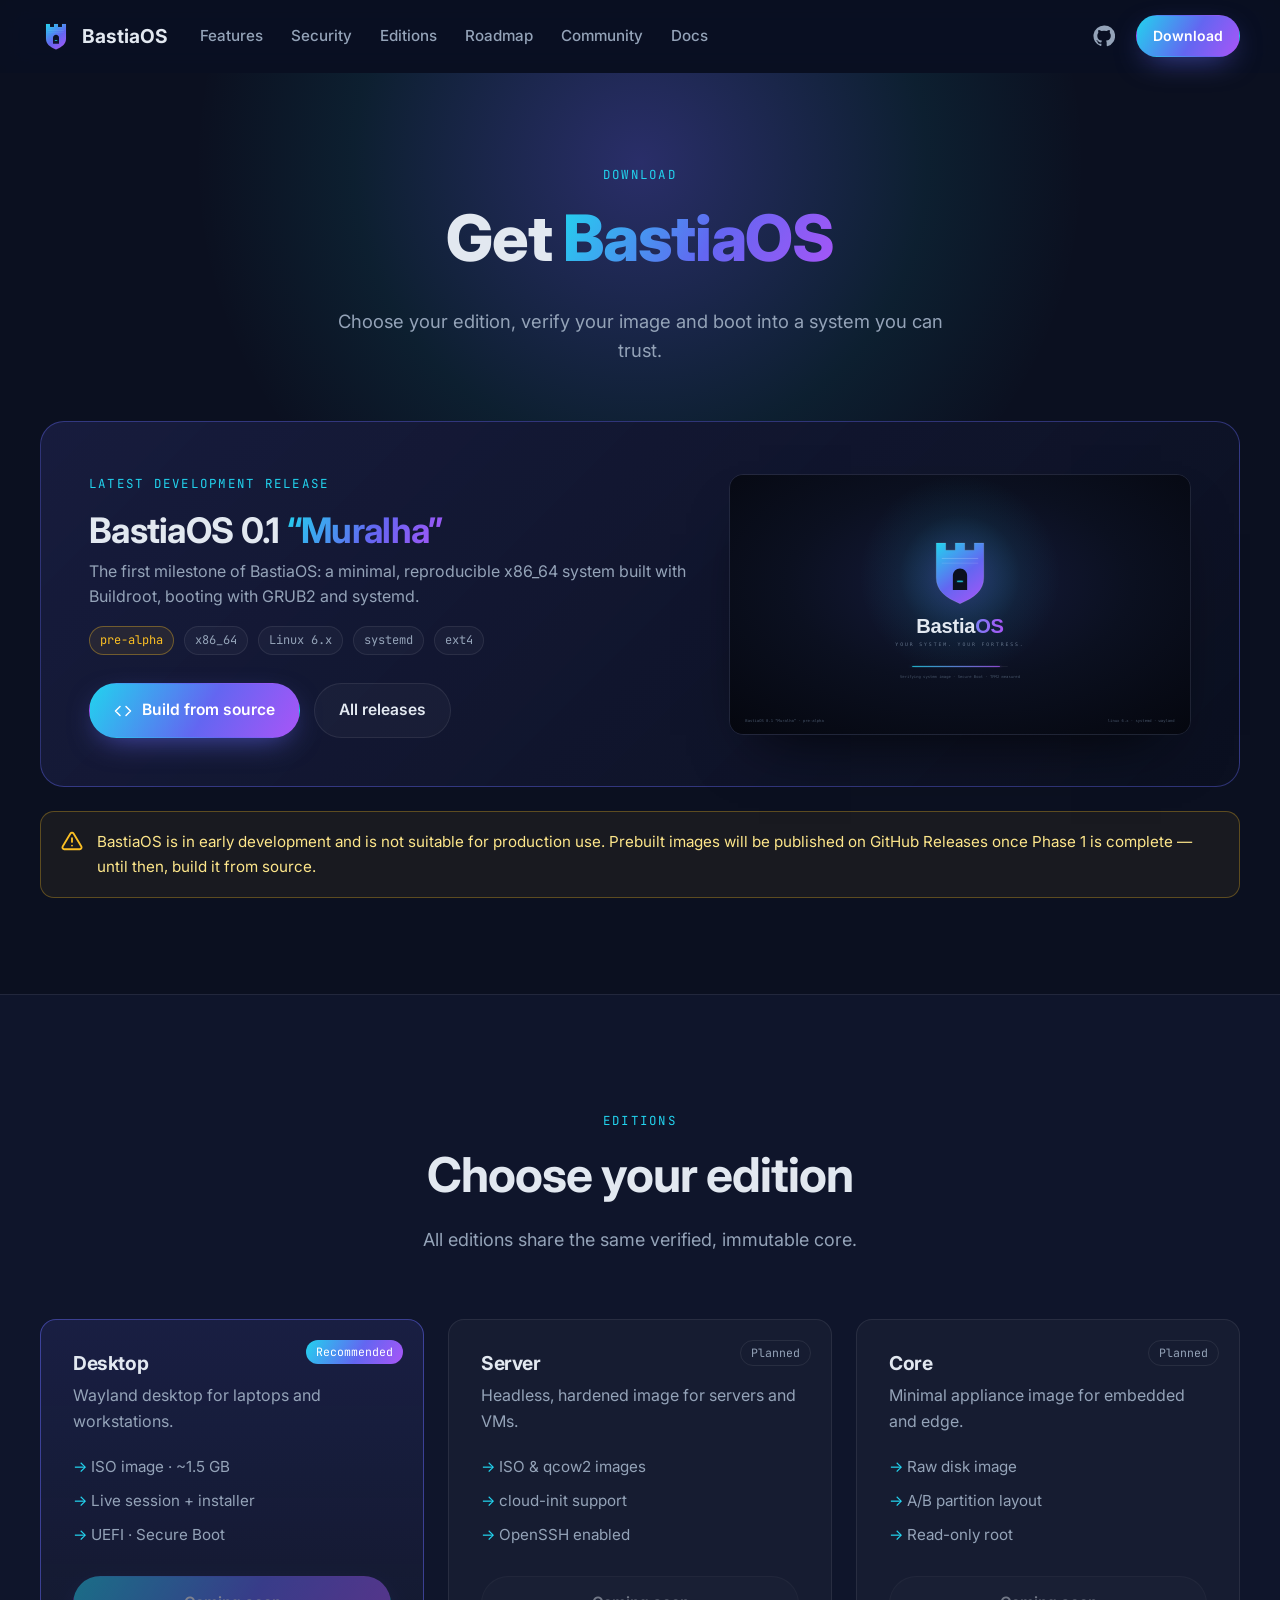
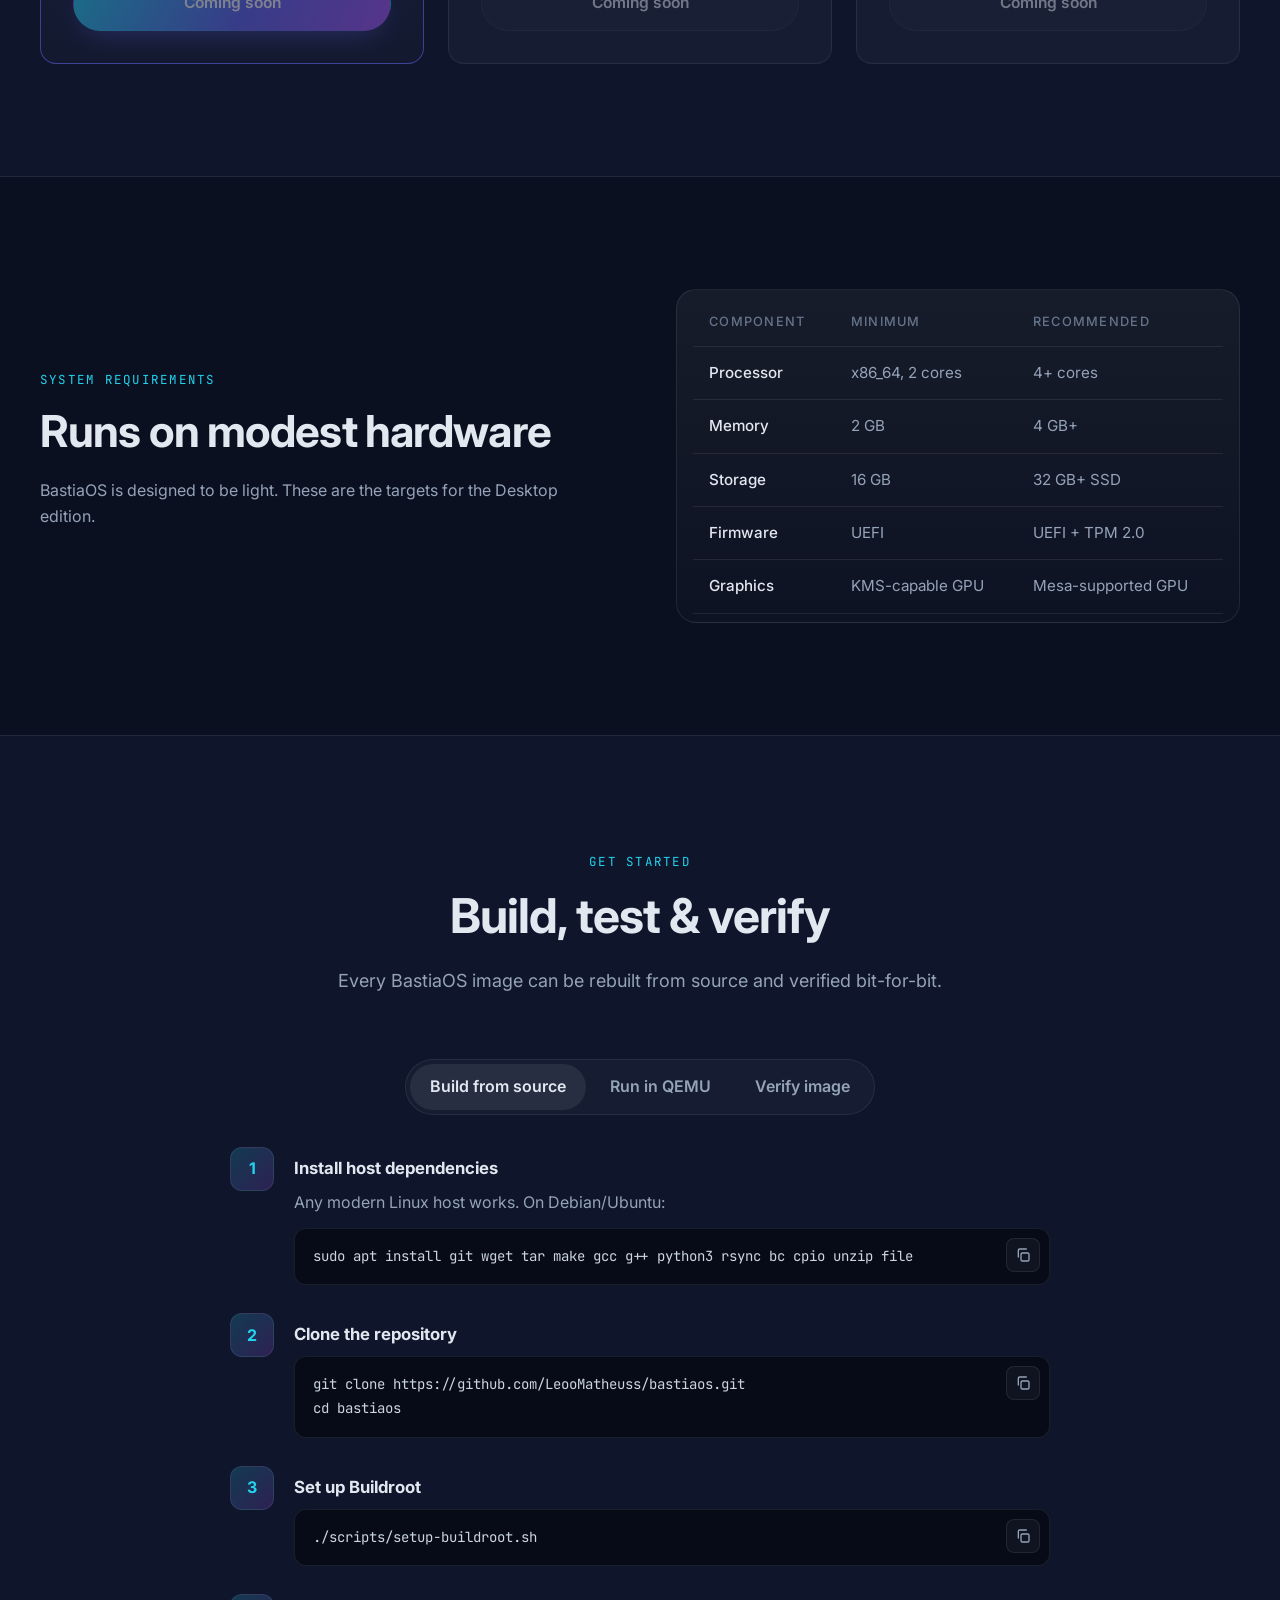
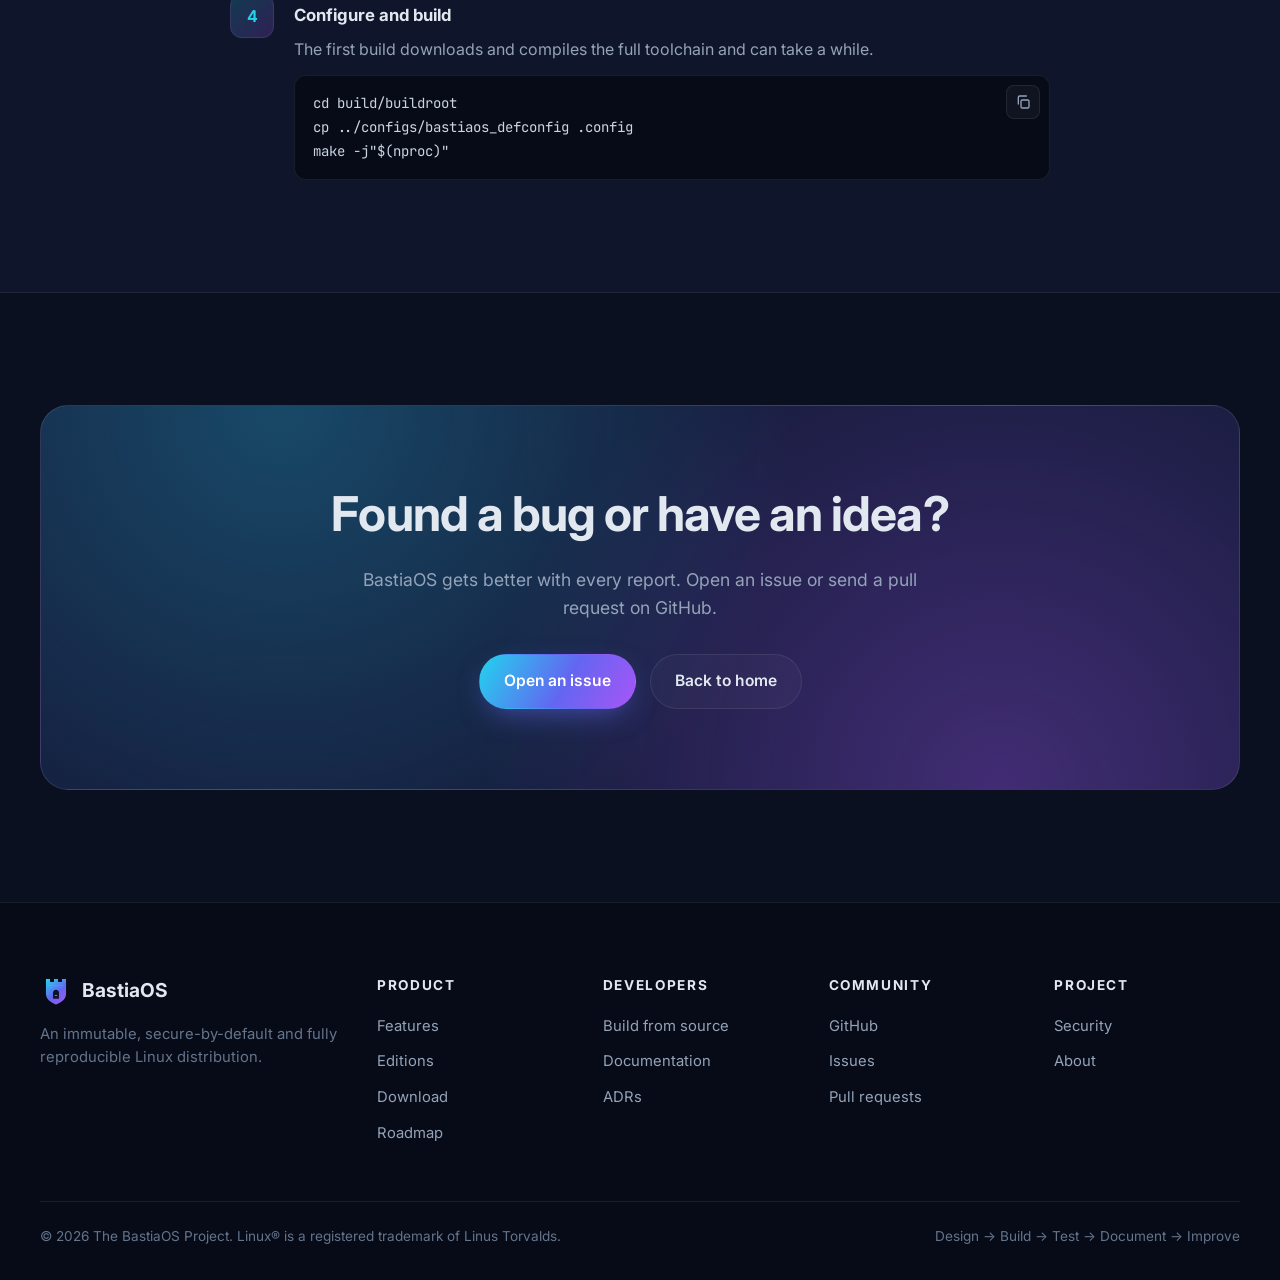
==== download.html @ 3f75fd05 "feat: initial BastiaOS landing and download pages" ====
<!DOCTYPE html>
<html lang="en">
<head>
  <meta charset="UTF-8">
  <meta name="viewport" content="width=device-width, initial-scale=1.0">
  <title>Download BastiaOS</title>
  <meta name="description" content="Download BastiaOS or build it from source. Immutable, secure-by-default and fully reproducible Linux.">
  <meta name="theme-color" content="#0b1020">
  <link rel="icon" href="assets/img/logo-mark.svg" type="image/svg+xml">
  <link rel="preconnect" href="https://fonts.googleapis.com">
  <link rel="preconnect" href="https://fonts.gstatic.com" crossorigin>
  <link href="https://fonts.googleapis.com/css2?family=Inter:wght@400;500;600;700;800&family=JetBrains+Mono:wght@400;500&display=swap" rel="stylesheet">
  <link rel="stylesheet" href="css/style.css">
</head>
<body>

  <header class="nav" id="nav">
    <div class="container nav-inner">
      <a href="index.html" class="brand"><img src="assets/img/logo-mark.svg" alt="">BastiaOS</a>
      <ul class="nav-links">
        <li><a href="index.html#features">Features</a></li>
        <li><a href="index.html#security">Security</a></li>
        <li><a href="index.html#editions">Editions</a></li>
        <li><a href="index.html#roadmap">Roadmap</a></li>
        <li><a href="index.html#community">Community</a></li>
        <li><a href="https://github.com/LeooMatheuss/bastiaos/tree/main/docs" target="_blank" rel="noopener">Docs</a></li>
      </ul>
      <div class="nav-cta">
        <a class="icon-link" href="https://github.com/LeooMatheuss/bastiaos" target="_blank" rel="noopener" aria-label="GitHub">
          <svg viewBox="0 0 24 24" fill="currentColor"><path d="M12 .5a11.5 11.5 0 0 0-3.64 22.41c.58.1.79-.25.79-.56v-2c-3.2.7-3.88-1.37-3.88-1.37-.53-1.33-1.28-1.69-1.28-1.69-1.05-.71.08-.7.08-.7 1.16.08 1.77 1.19 1.77 1.19 1.03 1.77 2.7 1.26 3.36.96.1-.75.4-1.26.73-1.55-2.55-.29-5.24-1.28-5.24-5.69 0-1.26.45-2.28 1.19-3.09-.12-.29-.52-1.46.11-3.05 0 0 .97-.31 3.17 1.18a11 11 0 0 1 5.78 0c2.2-1.49 3.17-1.18 3.17-1.18.63 1.59.23 2.76.11 3.05.74.81 1.19 1.83 1.19 3.09 0 4.42-2.69 5.39-5.26 5.68.41.36.78 1.06.78 2.14v3.17c0 .31.21.67.8.56A11.5 11.5 0 0 0 12 .5Z"/></svg>
        </a>
        <a href="download.html" class="btn btn-primary btn-sm">Download</a>
        <button class="menu-toggle" aria-label="Open menu" aria-expanded="false">
          <svg viewBox="0 0 24 24" fill="none" stroke="currentColor" stroke-width="2" stroke-linecap="round"><path d="M4 7h16M4 12h16M4 17h16"/></svg>
        </button>
      </div>
    </div>
  </header>

  <main>
    <section class="page-hero">
      <div class="hero-glow"></div>
      <div class="container" style="position:relative">
        <span class="eyebrow reveal">Download</span>
        <h1 class="reveal">Get <span class="grad-text">BastiaOS</span></h1>
        <p class="reveal">Choose your edition, verify your image and boot into a system you can trust.</p>
      </div>
    </section>

    <section style="padding-bottom:96px">
      <div class="container">
        <div class="release reveal">
          <div>
            <span class="eyebrow">Latest development release</span>
            <h2>BastiaOS 0.1 <span class="grad-text">“Muralha”</span></h2>
            <p style="color:var(--muted)">The first milestone of BastiaOS: a minimal, reproducible x86_64 system built with Buildroot, booting with GRUB2 and systemd.</p>
            <div class="meta">
              <span class="badge warn">pre-alpha</span>
              <span class="badge">x86_64</span>
              <span class="badge">Linux 6.x</span>
              <span class="badge">systemd</span>
              <span class="badge">ext4</span>
            </div>
            <div class="hero-actions" style="justify-content:flex-start">
              <a href="#source" class="btn btn-primary">
                <svg viewBox="0 0 24 24" fill="none" stroke="currentColor" stroke-width="2" stroke-linecap="round" stroke-linejoin="round"><path d="M16 18l6-6-6-6M8 6l-6 6 6 6"/></svg>
                Build from source
              </a>
              <a href="https://github.com/LeooMatheuss/bastiaos/releases" target="_blank" rel="noopener" class="btn btn-ghost">All releases</a>
            </div>
          </div>
          <img src="assets/img/boot-splash.svg" alt="BastiaOS boot splash">
        </div>

        <div class="notice reveal" style="margin-top:24px">
          <svg viewBox="0 0 24 24" fill="none" stroke="currentColor" stroke-width="2" stroke-linecap="round" stroke-linejoin="round"><path d="M12 9v4m0 4h.01M10.3 3.9 1.8 18a2 2 0 0 0 1.7 3h17a2 2 0 0 0 1.7-3L13.7 3.9a2 2 0 0 0-3.4 0Z"/></svg>
          <span>BastiaOS is in early development and is not suitable for production use. Prebuilt images will be published on GitHub Releases once Phase 1 is complete — until then, build it from source.</span>
        </div>
      </div>
    </section>

    <section class="section alt">
      <div class="container">
        <div class="section-head reveal">
          <span class="eyebrow">Editions</span>
          <h2>Choose your edition</h2>
          <p>All editions share the same verified, immutable core.</p>
        </div>
        <div class="grid grid-3">
          <article class="card edition featured reveal">
            <span class="tag">Recommended</span>
            <h3>Desktop</h3>
            <p>Wayland desktop for laptops and workstations.</p>
            <ul><li>ISO image · ~1.5 GB</li><li>Live session + installer</li><li>UEFI · Secure Boot</li></ul>
            <span class="btn btn-primary is-disabled">Coming soon</span>
          </article>
          <article class="card edition reveal">
            <span class="tag">Planned</span>
            <h3>Server</h3>
            <p>Headless, hardened image for servers and VMs.</p>
            <ul><li>ISO &amp; qcow2 images</li><li>cloud-init support</li><li>OpenSSH enabled</li></ul>
            <span class="btn btn-ghost is-disabled">Coming soon</span>
          </article>
          <article class="card edition reveal">
            <span class="tag">Planned</span>
            <h3>Core</h3>
            <p>Minimal appliance image for embedded and edge.</p>
            <ul><li>Raw disk image</li><li>A/B partition layout</li><li>Read-only root</li></ul>
            <span class="btn btn-ghost is-disabled">Coming soon</span>
          </article>
        </div>
      </div>
    </section>

    <section class="section">
      <div class="container split">
        <div class="reveal">
          <span class="eyebrow">System requirements</span>
          <h2>Runs on modest hardware</h2>
          <p style="color:var(--muted)">BastiaOS is designed to be light. These are the targets for the Desktop edition.</p>
        </div>
        <div class="panel reveal" style="padding:8px 16px">
          <table class="table">
            <thead><tr><th>Component</th><th>Minimum</th><th>Recommended</th></tr></thead>
            <tbody>
              <tr><td>Processor</td><td>x86_64, 2 cores</td><td>4+ cores</td></tr>
              <tr><td>Memory</td><td>2 GB</td><td>4 GB+</td></tr>
              <tr><td>Storage</td><td>16 GB</td><td>32 GB+ SSD</td></tr>
              <tr><td>Firmware</td><td>UEFI</td><td>UEFI + TPM 2.0</td></tr>
              <tr><td>Graphics</td><td>KMS-capable GPU</td><td>Mesa-supported GPU</td></tr>
            </tbody>
          </table>
        </div>
      </div>
    </section>

    <section class="section alt" id="source">
      <div class="container">
        <div class="section-head reveal">
          <span class="eyebrow">Get started</span>
          <h2>Build, test &amp; verify</h2>
          <p>Every BastiaOS image can be rebuilt from source and verified bit-for-bit.</p>
        </div>

        <div style="text-align:center" class="reveal">
          <div class="tabs" role="tablist">
            <button class="tab active" role="tab" data-tab="build">Build from source</button>
            <button class="tab" role="tab" data-tab="qemu">Run in QEMU</button>
            <button class="tab" role="tab" data-tab="verify">Verify image</button>
          </div>
        </div>

        <div class="tab-panel active reveal" data-panel="build" style="max-width:820px;margin:0 auto">
          <div class="steps">
            <div class="step"><div>
              <h4>Install host dependencies</h4>
              <p>Any modern Linux host works. On Debian/Ubuntu:</p>
              <div class="code"><pre>sudo apt install git wget tar make gcc g++ python3 rsync bc cpio unzip file</pre></div>
            </div></div>
            <div class="step"><div>
              <h4>Clone the repository</h4>
              <div class="code"><pre>git clone https://github.com/LeooMatheuss/bastiaos.git
cd bastiaos</pre></div>
            </div></div>
            <div class="step"><div>
              <h4>Set up Buildroot</h4>
              <div class="code"><pre>./scripts/setup-buildroot.sh</pre></div>
            </div></div>
            <div class="step"><div>
              <h4>Configure and build</h4>
              <p>The first build downloads and compiles the full toolchain and can take a while.</p>
              <div class="code"><pre>cd build/buildroot
cp ../configs/bastiaos_defconfig .config
make -j"$(nproc)"</pre></div>
            </div></div>
          </div>
        </div>

        <div class="tab-panel" data-panel="qemu" style="max-width:820px;margin:0 auto">
          <div class="steps">
            <div class="step"><div>
              <h4>Install QEMU</h4>
              <div class="code"><pre>sudo apt install qemu-system-x86</pre></div>
            </div></div>
            <div class="step"><div>
              <h4>Boot the image</h4>
              <p>From <code>build/buildroot</code>, after a successful build:</p>
              <div class="code"><pre>qemu-system-x86_64 \
    -kernel output/images/bzImage \
    -drive file=output/images/rootfs.ext2,format=raw \
    -append "root=/dev/sda console=ttyS0" \
    -nographic \
    -m 512M</pre></div>
            </div></div>
          </div>
        </div>

        <div class="tab-panel" data-panel="verify" style="max-width:820px;margin:0 auto">
          <div class="steps">
            <div class="step"><div>
              <h4>Download the checksums</h4>
              <p>Each release publishes a <code>SHA256SUMS</code> file and its signature next to the images.</p>
              <div class="code"><pre>wget https://github.com/LeooMatheuss/bastiaos/releases/latest/download/SHA256SUMS
wget https://github.com/LeooMatheuss/bastiaos/releases/latest/download/SHA256SUMS.sig</pre></div>
            </div></div>
            <div class="step"><div>
              <h4>Check the image</h4>
              <div class="code"><pre>sha256sum --check --ignore-missing SHA256SUMS</pre></div>
            </div></div>
            <div class="step"><div>
              <h4>Reproduce it yourself</h4>
              <p>Build the same release tag from source and compare hashes — they should match exactly.</p>
              <div class="code"><pre>sha256sum build/buildroot/output/images/*</pre></div>
            </div></div>
          </div>
        </div>
      </div>
    </section>

    <section class="section">
      <div class="container">
        <div class="cta reveal">
          <h2>Found a bug or have an idea?</h2>
          <p>BastiaOS gets better with every report. Open an issue or send a pull request on GitHub.</p>
          <div class="hero-actions">
            <a href="https://github.com/LeooMatheuss/bastiaos/issues/new" target="_blank" rel="noopener" class="btn btn-primary">Open an issue</a>
            <a href="index.html" class="btn btn-ghost">Back to home</a>
          </div>
        </div>
      </div>
    </section>
  </main>

  <footer class="footer">
    <div class="container">
      <div class="footer-grid">
        <div class="about">
          <a href="index.html" class="brand"><img src="assets/img/logo-mark.svg" alt="">BastiaOS</a>
          <p>An immutable, secure-by-default and fully reproducible Linux distribution.</p>
        </div>
        <div><h5>Product</h5><ul><li><a href="index.html#features">Features</a></li><li><a href="index.html#editions">Editions</a></li><li><a href="download.html">Download</a></li><li><a href="index.html#roadmap">Roadmap</a></li></ul></div>
        <div><h5>Developers</h5><ul><li><a href="#source">Build from source</a></li><li><a href="https://github.com/LeooMatheuss/bastiaos/tree/main/docs" target="_blank" rel="noopener">Documentation</a></li><li><a href="https://github.com/LeooMatheuss/bastiaos/tree/main/docs/decisions" target="_blank" rel="noopener">ADRs</a></li></ul></div>
        <div><h5>Community</h5><ul><li><a href="https://github.com/LeooMatheuss/bastiaos" target="_blank" rel="noopener">GitHub</a></li><li><a href="https://github.com/LeooMatheuss/bastiaos/issues" target="_blank" rel="noopener">Issues</a></li><li><a href="https://github.com/LeooMatheuss/bastiaos/pulls" target="_blank" rel="noopener">Pull requests</a></li></ul></div>
        <div><h5>Project</h5><ul><li><a href="index.html#security">Security</a></li><li><a href="https://github.com/LeooMatheuss/bastiaos/blob/main/README.md" target="_blank" rel="noopener">About</a></li></ul></div>
      </div>
      <div class="footer-bottom">
        <span>© <span id="year">2026</span> The BastiaOS Project. Linux® is a registered trademark of Linus Torvalds.</span>
        <span>Design → Build → Test → Document → Improve</span>
      </div>
    </div>
  </footer>

  <script src="js/main.js"></script>
</body>
</html>
---- css/style.css ----
:root {
  --cyan: #22d3ee;
  --indigo: #6366f1;
  --violet: #a855f7;
  --night: #0b1020;
  --night-2: #0f152b;
  --night-3: #151b3b;
  --ink: #e2e8f0;
  --muted: #94a3b8;
  --dim: #64748b;
  --line: rgba(255, 255, 255, 0.08);
  --card: rgba(255, 255, 255, 0.03);
  --grad: linear-gradient(120deg, var(--cyan), var(--indigo) 55%, var(--violet));
  --radius: 16px;
  --max: 1200px;
  --font: "Inter", system-ui, -apple-system, "Segoe UI", Ubuntu, Roboto, sans-serif;
  --mono: "JetBrains Mono", "Fira Code", ui-monospace, Menlo, Consolas, monospace;
}

*, *::before, *::after { box-sizing: border-box; }
html { scroll-behavior: smooth; }
body {
  margin: 0;
  font-family: var(--font);
  background: var(--night);
  color: var(--ink);
  line-height: 1.6;
  -webkit-font-smoothing: antialiased;
}
img { max-width: 100%; display: block; }
a { color: inherit; text-decoration: none; }
code, pre { font-family: var(--mono); }
h1, h2, h3 { line-height: 1.15; letter-spacing: -0.02em; margin: 0 0 0.5em; }
p { margin: 0 0 1em; }

.container { width: min(var(--max), 100% - 48px); margin-inline: auto; }
.grad-text { background: var(--grad); -webkit-background-clip: text; background-clip: text; color: transparent; }
.eyebrow {
  display: inline-block; font-family: var(--mono); font-size: 0.78rem; letter-spacing: 0.18em;
  text-transform: uppercase; color: var(--cyan); margin-bottom: 1rem;
}
.section { padding: 112px 0; position: relative; }
.section-head { max-width: 720px; margin: 0 auto 64px; text-align: center; }
.section-head h2 { font-size: clamp(2rem, 4vw, 3rem); }
.section-head p { color: var(--muted); font-size: 1.125rem; }
.alt { background: var(--night-2); border-block: 1px solid var(--line); }

/* Buttons */
.btn {
  display: inline-flex; align-items: center; gap: 10px; padding: 14px 24px; border-radius: 999px;
  font-weight: 600; font-size: 0.975rem; border: 1px solid transparent; cursor: pointer;
  transition: transform .2s, box-shadow .2s, background .2s, border-color .2s; font-family: inherit;
}
.btn svg { width: 18px; height: 18px; }
.btn-primary { background: var(--grad); color: #fff; box-shadow: 0 10px 30px -10px rgba(99, 102, 241, .7); }
.btn-primary:hover { transform: translateY(-2px); box-shadow: 0 16px 40px -12px rgba(99, 102, 241, .9); }
.btn-ghost { border-color: var(--line); background: rgba(255,255,255,.03); color: var(--ink); }
.btn-ghost:hover { border-color: rgba(255,255,255,.25); background: rgba(255,255,255,.06); }
.btn[disabled], .btn.is-disabled { opacity: .45; pointer-events: none; }
.btn-sm { padding: 9px 16px; font-size: .875rem; }

/* Announcement + Nav */
.announce {
  background: linear-gradient(90deg, rgba(34,211,238,.12), rgba(168,85,247,.12));
  border-bottom: 1px solid var(--line); font-size: .875rem; text-align: center; padding: 10px 16px; color: var(--muted);
}
.announce a { color: var(--ink); font-weight: 600; }
.announce a:hover { text-decoration: underline; }

.nav {
  position: sticky; top: 0; z-index: 50; backdrop-filter: saturate(160%) blur(14px);
  background: rgba(11, 16, 32, .72); border-bottom: 1px solid transparent; transition: border-color .3s;
}
.nav.scrolled { border-color: var(--line); }
.nav-inner { display: flex; align-items: center; height: 72px; gap: 32px; }
.brand { display: flex; align-items: center; gap: 10px; font-weight: 700; font-size: 1.2rem; }
.brand img { width: 32px; height: 32px; }
.nav-links { display: flex; gap: 28px; list-style: none; margin: 0; padding: 0; }
.nav-links a { color: var(--muted); font-size: .95rem; font-weight: 500; transition: color .2s; }
.nav-links a:hover, .nav-links a.active { color: var(--ink); }
.nav-cta { margin-left: auto; display: flex; gap: 12px; align-items: center; }
.icon-link { color: var(--muted); display: grid; place-items: center; width: 40px; height: 40px; border-radius: 10px; }
.icon-link:hover { color: var(--ink); background: rgba(255,255,255,.05); }
.icon-link svg { width: 22px; height: 22px; }
.menu-toggle { display: none; background: none; border: 0; color: var(--ink); cursor: pointer; padding: 8px; }
.menu-toggle svg { width: 26px; height: 26px; }

/* Hero */
.hero { position: relative; padding: 96px 0 0; overflow: hidden; text-align: center; }
.hero::before {
  content: ""; position: absolute; inset: 0; pointer-events: none;
  background-image: linear-gradient(var(--line) 1px, transparent 1px), linear-gradient(90deg, var(--line) 1px, transparent 1px);
  background-size: 64px 64px; mask-image: radial-gradient(ellipse at 50% 20%, #000 20%, transparent 70%);
  opacity: .5;
}
.hero-glow {
  position: absolute; width: 900px; height: 900px; left: 50%; top: -360px; transform: translateX(-50%);
  background: radial-gradient(circle, rgba(99,102,241,.35), rgba(34,211,238,.08) 45%, transparent 70%); pointer-events: none;
}
.hero .container { position: relative; }
.pill {
  display: inline-flex; align-items: center; gap: 10px; padding: 6px 14px 6px 6px; border-radius: 999px;
  border: 1px solid var(--line); background: rgba(255,255,255,.04); font-size: .85rem; color: var(--muted); margin-bottom: 28px;
}
.pill b { background: var(--grad); color: #fff; padding: 3px 10px; border-radius: 999px; font-size: .75rem; font-weight: 600; }
.hero h1 { font-size: clamp(2.6rem, 6.5vw, 5rem); font-weight: 800; max-width: 960px; margin-inline: auto; }
.hero .lead { font-size: clamp(1.05rem, 2vw, 1.3rem); color: var(--muted); max-width: 700px; margin: 0 auto 40px; }
.hero-actions { display: flex; gap: 14px; justify-content: center; flex-wrap: wrap; }
.hero-meta { margin-top: 20px; font-size: .85rem; color: var(--dim); font-family: var(--mono); }

/* Desktop mockup */
.mockup-wrap { margin-top: 72px; perspective: 1800px; }
.mockup {
  position: relative; aspect-ratio: 16 / 9.4; max-width: 1080px; margin: 0 auto; border-radius: 18px 18px 0 0;
  overflow: hidden; border: 1px solid rgba(255,255,255,.12); border-bottom: 0;
  box-shadow: 0 -20px 120px -20px rgba(99,102,241,.45), 0 0 0 8px rgba(255,255,255,.02);
  background:
    radial-gradient(circle at 18% 22%, rgba(34,211,238,.45), transparent 40%),
    radial-gradient(circle at 82% 30%, rgba(168,85,247,.45), transparent 42%),
    radial-gradient(circle at 50% 110%, rgba(99,102,241,.6), transparent 55%),
    linear-gradient(160deg, #0d1430, #090d1c);
  text-align: left; font-size: clamp(7px, 1.05vw, 12px);
  transform: rotateX(8deg); transform-origin: bottom; transition: transform .8s ease;
}
.mockup.in { transform: rotateX(0); }
.mk-bar {
  position: absolute; inset: 0 0 auto; height: 2.6em; display: flex; align-items: center; justify-content: space-between;
  padding: 0 1.2em; background: rgba(5,7,15,.55); backdrop-filter: blur(10px); color: #cbd5e1; font-weight: 500;
}
.mk-bar .l, .mk-bar .r { display: flex; gap: 1.2em; align-items: center; }
.mk-bar .dot { width: 1.4em; height: 1.4em; background: url(../assets/img/logo-mark.svg) center/contain no-repeat; }
.mk-bar .ws { display: flex; gap: .4em; }
.mk-bar .ws i { width: .6em; height: .6em; border-radius: 50%; background: rgba(255,255,255,.3); }
.mk-bar .ws i:first-child { width: 1.6em; border-radius: 1em; background: var(--cyan); }
.mk-win {
  position: absolute; border-radius: .9em; overflow: hidden; background: rgba(11,16,32,.82);
  border: 1px solid rgba(255,255,255,.1); backdrop-filter: blur(18px); box-shadow: 0 2em 4em -1em rgba(0,0,0,.6);
}
.mk-head { height: 2.6em; display: flex; align-items: center; gap: .55em; padding: 0 1em; border-bottom: 1px solid rgba(255,255,255,.06); color: var(--muted); }
.mk-head i { width: .9em; height: .9em; border-radius: 50%; background: rgba(255,255,255,.18); }
.mk-head i:nth-child(1) { background: #f87171; } .mk-head i:nth-child(2) { background: #fbbf24; } .mk-head i:nth-child(3) { background: #34d399; }
.mk-head span { margin-left: auto; margin-right: auto; font-size: .95em; }
.mk-term { left: 5%; top: 14%; width: 50%; height: 56%; }
.mk-term pre { margin: 0; padding: 1.2em 1.4em; font-size: 1em; line-height: 1.7; color: #cbd5e1; white-space: pre-wrap; }
.mk-term .p { color: var(--cyan); } .mk-term .ok { color: #34d399; } .mk-term .c { color: var(--violet); } .mk-term .d { color: var(--dim); }
.mk-term .cursor { display: inline-block; width: .6em; height: 1.1em; background: var(--cyan); vertical-align: -0.15em; animation: blink 1.1s steps(1) infinite; }
@keyframes blink { 50% { opacity: 0; } }
.mk-set { right: 5%; top: 22%; width: 38%; height: 60%; }
.mk-set .body { padding: 1.4em; display: grid; gap: .9em; }
.mk-set .row { display: flex; align-items: center; gap: 1em; padding: .9em 1em; border-radius: .7em; background: rgba(255,255,255,.04); color: #cbd5e1; }
.mk-set .row .ico { width: 2.2em; height: 2.2em; border-radius: .6em; background: var(--grad); flex: none; }
.mk-set .row .ico.b { background: linear-gradient(135deg, #34d399, #22d3ee); }
.mk-set .row .ico.c { background: linear-gradient(135deg, #f472b6, #a855f7); }
.mk-set .row small { display: block; color: var(--dim); font-size: .85em; }
.mk-set .tog { margin-left: auto; width: 2.6em; height: 1.4em; border-radius: 1em; background: var(--indigo); position: relative; flex: none; }
.mk-set .tog::after { content: ""; position: absolute; right: .2em; top: .2em; width: 1em; height: 1em; border-radius: 50%; background: #fff; }
.mk-dock {
  position: absolute; left: 50%; bottom: 3%; transform: translateX(-50%); display: flex; gap: .8em; padding: .7em .9em;
  border-radius: 1.2em; background: rgba(5,7,15,.55); border: 1px solid rgba(255,255,255,.1); backdrop-filter: blur(12px);
}
.mk-dock i { width: 3em; height: 3em; border-radius: .8em; display: block; }
.mk-dock i:nth-child(1) { background: linear-gradient(135deg, #0ea5e9, #6366f1); }
.mk-dock i:nth-child(2) { background: linear-gradient(135deg, #f97316, #ef4444); }
.mk-dock i:nth-child(3) { background: #1e293b url(../assets/img/logo-mark.svg) center/65% no-repeat; }
.mk-dock i:nth-child(4) { background: linear-gradient(135deg, #22c55e, #14b8a6); }
.mk-dock i:nth-child(5) { background: linear-gradient(135deg, #a855f7, #ec4899); }
.mk-dock i:nth-child(6) { background: linear-gradient(135deg, #64748b, #334155); }

/* Logos strip */
.stack { border-block: 1px solid var(--line); background: var(--night-2); padding: 36px 0; }
.stack p { text-align: center; color: var(--dim); font-size: .8rem; letter-spacing: .16em; text-transform: uppercase; font-family: var(--mono); margin-bottom: 20px; }
.stack ul { list-style: none; margin: 0; padding: 0; display: flex; flex-wrap: wrap; justify-content: center; gap: 14px 44px; }
.stack li { color: var(--muted); font-weight: 600; font-size: 1.1rem; opacity: .75; transition: opacity .2s; }
.stack li:hover { opacity: 1; }

/* Cards / grid */
.grid { display: grid; gap: 24px; }
.grid-3 { grid-template-columns: repeat(3, 1fr); }
.grid-2 { grid-template-columns: repeat(2, 1fr); }
.card {
  position: relative; padding: 32px; border-radius: var(--radius); background: var(--card); border: 1px solid var(--line);
  transition: transform .3s, border-color .3s, background .3s;
}
.card:hover { transform: translateY(-4px); border-color: rgba(99,102,241,.45); background: rgba(99,102,241,.05); }
.card h3 { font-size: 1.2rem; }
.card p { color: var(--muted); margin: 0; }
.ficon {
  width: 48px; height: 48px; border-radius: 12px; display: grid; place-items: center; margin-bottom: 20px;
  background: linear-gradient(135deg, rgba(34,211,238,.18), rgba(168,85,247,.18)); border: 1px solid rgba(255,255,255,.08); color: var(--cyan);
}
.ficon svg { width: 24px; height: 24px; }

/* Split feature */
.split { display: grid; grid-template-columns: 1fr 1fr; gap: 72px; align-items: center; }
.split.rev > :first-child { order: 2; }
.split h2 { font-size: clamp(1.9rem, 3.6vw, 2.75rem); }
.split .text p { color: var(--muted); font-size: 1.075rem; }
.checks { list-style: none; padding: 0; margin: 24px 0 0; display: grid; gap: 14px; }
.checks li { display: flex; gap: 12px; color: var(--ink); }
.checks li::before {
  content: "✓"; flex: none; width: 22px; height: 22px; margin-top: 2px; border-radius: 50%;
  display: grid; place-items: center; font-size: 12px; font-weight: 700; color: #fff; background: var(--grad);
}
.panel { border-radius: 20px; background: linear-gradient(180deg, rgba(255,255,255,.05), rgba(255,255,255,.015)); border: 1px solid var(--line); padding: 32px; }

/* Boot chain */
.chain { display: grid; gap: 12px; }
.chain-step { display: flex; align-items: center; gap: 16px; padding: 16px 18px; border-radius: 12px; background: rgba(11,16,32,.7); border: 1px solid var(--line); }
.chain-step .n { font-family: var(--mono); font-size: .8rem; color: var(--dim); width: 24px; }
.chain-step b { font-weight: 600; }
.chain-step small { display: block; color: var(--dim); font-size: .85rem; }
.chain-step .st { margin-left: auto; font-family: var(--mono); font-size: .75rem; color: #34d399; background: rgba(52,211,153,.1); border: 1px solid rgba(52,211,153,.25); padding: 3px 10px; border-radius: 999px; }

/* A/B */
.ab { display: grid; grid-template-columns: 1fr 1fr; gap: 16px; }
.slot { border-radius: 14px; padding: 22px; border: 1px solid var(--line); background: rgba(11,16,32,.7); }
.slot.active { border-color: rgba(34,211,238,.5); box-shadow: 0 0 0 4px rgba(34,211,238,.08); }
.slot h4 { margin: 0 0 4px; font-size: 1rem; display: flex; justify-content: space-between; }
.slot h4 span { font-family: var(--mono); font-size: .72rem; font-weight: 500; padding: 2px 8px; border-radius: 999px; background: rgba(255,255,255,.06); color: var(--muted); }
.slot.active h4 span { background: rgba(34,211,238,.15); color: var(--cyan); }
.slot code { color: var(--muted); font-size: .85rem; }
.slot .bar { height: 6px; border-radius: 3px; background: rgba(255,255,255,.06); margin-top: 16px; overflow: hidden; }
.slot .bar i { display: block; height: 100%; width: 100%; background: var(--grad); }
.slot:not(.active) .bar i { width: 0; animation: fill 4s ease-in-out infinite; }
@keyframes fill { 0% { width: 0; } 70%, 100% { width: 100%; } }
.ab-foot { grid-column: 1 / -1; display: flex; gap: 12px; align-items: center; justify-content: center; color: var(--dim); font-family: var(--mono); font-size: .8rem; padding-top: 8px; }

/* Terminal block */
.term { border-radius: 14px; overflow: hidden; border: 1px solid var(--line); background: #070b17; box-shadow: 0 30px 60px -30px rgba(0,0,0,.8); }
.term-head { display: flex; align-items: center; gap: 8px; padding: 12px 16px; border-bottom: 1px solid var(--line); background: rgba(255,255,255,.02); }
.term-head i { width: 11px; height: 11px; border-radius: 50%; background: rgba(255,255,255,.15); }
.term-head i:nth-child(1) { background: #f87171; } .term-head i:nth-child(2) { background: #fbbf24; } .term-head i:nth-child(3) { background: #34d399; }
.term-head span { margin-left: 10px; font-family: var(--mono); font-size: .78rem; color: var(--dim); }
.term pre { margin: 0; padding: 22px 24px; font-size: .9rem; line-height: 1.8; color: #cbd5e1; overflow-x: auto; }
.term .p { color: var(--cyan); } .term .ok { color: #34d399; } .term .c { color: var(--violet); } .term .d { color: var(--dim); }

/* Editions */
.edition { display: flex; flex-direction: column; }
.edition .tag { position: absolute; top: 20px; right: 20px; font-size: .72rem; font-family: var(--mono); padding: 3px 10px; border-radius: 999px; border: 1px solid var(--line); color: var(--muted); }
.edition.featured { border-color: rgba(99,102,241,.5); background: linear-gradient(180deg, rgba(99,102,241,.12), rgba(255,255,255,.02)); }
.edition.featured .tag { background: var(--grad); color: #fff; border: 0; }
.edition ul { list-style: none; padding: 0; margin: 20px 0 28px; display: grid; gap: 10px; color: var(--muted); font-size: .95rem; }
.edition ul li::before { content: "→ "; color: var(--cyan); }
.edition .btn { margin-top: auto; justify-content: center; }

/* Stats */
.stats { display: grid; grid-template-columns: repeat(4, 1fr); gap: 24px; text-align: center; }
.stat b { display: block; font-size: clamp(2rem, 4vw, 3rem); font-weight: 800; }
.stat span { color: var(--muted); font-size: .95rem; }

/* Timeline */
.timeline { position: relative; display: grid; grid-template-columns: repeat(6, 1fr); gap: 16px; }
.timeline::before { content: ""; position: absolute; left: 0; right: 0; top: 11px; height: 2px; background: var(--line); }
.tl { position: relative; padding-top: 40px; }
.tl::before { content: ""; position: absolute; top: 4px; left: 0; width: 16px; height: 16px; border-radius: 50%; background: var(--night); border: 2px solid var(--dim); }
.tl.done::before { background: var(--cyan); border-color: var(--cyan); box-shadow: 0 0 0 6px rgba(34,211,238,.15); }
.tl.now::before { border-color: var(--violet); box-shadow: 0 0 0 6px rgba(168,85,247,.18); }
.tl small { font-family: var(--mono); color: var(--dim); font-size: .75rem; text-transform: uppercase; letter-spacing: .1em; }
.tl h4 { margin: 6px 0 6px; font-size: 1rem; }
.tl p { color: var(--muted); font-size: .875rem; margin: 0; }

/* CTA */
.cta {
  position: relative; overflow: hidden; border-radius: 28px; padding: 80px 48px; text-align: center;
  background: radial-gradient(circle at 20% 0%, rgba(34,211,238,.25), transparent 50%), radial-gradient(circle at 80% 100%, rgba(168,85,247,.3), transparent 50%), var(--night-3);
  border: 1px solid rgba(255,255,255,.1);
}
.cta h2 { font-size: clamp(2rem, 4vw, 3rem); }
.cta p { color: var(--muted); max-width: 600px; margin: 0 auto 32px; font-size: 1.1rem; }
.cta .hero-actions { justify-content: center; }

/* Footer */
.footer { border-top: 1px solid var(--line); padding: 72px 0 32px; background: #070b17; }
.footer-grid { display: grid; grid-template-columns: 1.6fr repeat(4, 1fr); gap: 40px; }
.footer h5 { margin: 0 0 16px; font-size: .85rem; text-transform: uppercase; letter-spacing: .12em; color: var(--ink); }
.footer ul { list-style: none; margin: 0; padding: 0; display: grid; gap: 10px; }
.footer ul a { color: var(--muted); font-size: .925rem; }
.footer ul a:hover { color: var(--ink); }
.footer .about p { color: var(--dim); font-size: .925rem; max-width: 320px; margin-top: 16px; }
.footer-bottom { margin-top: 56px; padding-top: 24px; border-top: 1px solid var(--line); display: flex; justify-content: space-between; gap: 16px; flex-wrap: wrap; color: var(--dim); font-size: .85rem; }

/* Download page */
.page-hero { padding: 88px 0 56px; text-align: center; position: relative; overflow: hidden; }
.page-hero h1 { font-size: clamp(2.4rem, 5vw, 4rem); font-weight: 800; }
.page-hero p { color: var(--muted); font-size: 1.15rem; max-width: 640px; margin: 0 auto; }
.release {
  display: grid; grid-template-columns: 1.3fr 1fr; gap: 40px; align-items: center; padding: 48px;
  border-radius: 24px; border: 1px solid rgba(99,102,241,.4); background: linear-gradient(135deg, rgba(99,102,241,.14), rgba(11,16,32,.6));
}
.release h2 { font-size: 2.2rem; margin-bottom: 8px; }
.release .meta { display: flex; gap: 10px; flex-wrap: wrap; margin: 16px 0 28px; }
.badge { font-family: var(--mono); font-size: .75rem; padding: 4px 10px; border-radius: 999px; border: 1px solid var(--line); color: var(--muted); background: rgba(255,255,255,.03); }
.badge.warn { color: #fbbf24; border-color: rgba(251,191,36,.35); background: rgba(251,191,36,.08); }
.release img { border-radius: 14px; border: 1px solid var(--line); box-shadow: 0 30px 60px -30px rgba(0,0,0,.8); }
.tabs { display: inline-flex; gap: 4px; padding: 4px; border-radius: 999px; border: 1px solid var(--line); background: rgba(255,255,255,.03); margin-bottom: 32px; }
.tab { padding: 10px 20px; border-radius: 999px; background: none; border: 0; color: var(--muted); font: inherit; font-weight: 600; cursor: pointer; }
.tab.active { background: rgba(255,255,255,.08); color: var(--ink); }
.tab-panel { display: none; }
.tab-panel.active { display: block; animation: fadeUp .4s ease; }
@keyframes fadeUp { from { opacity: 0; transform: translateY(8px); } to { opacity: 1; transform: none; } }
.table { width: 100%; border-collapse: collapse; font-size: .95rem; }
.table th, .table td { padding: 14px 16px; text-align: left; border-bottom: 1px solid var(--line); }
.table th { color: var(--dim); font-weight: 500; font-size: .8rem; text-transform: uppercase; letter-spacing: .1em; }
.table td:first-child { color: var(--ink); font-weight: 500; }
.table td { color: var(--muted); }
.steps { counter-reset: s; display: grid; gap: 28px; }
.step { display: grid; grid-template-columns: 44px 1fr; gap: 20px; }
.step::before {
  counter-increment: s; content: counter(s); width: 44px; height: 44px; border-radius: 12px; display: grid; place-items: center;
  font-weight: 700; background: linear-gradient(135deg, rgba(34,211,238,.2), rgba(168,85,247,.2)); border: 1px solid var(--line); color: var(--cyan);
}
.step h4 { margin: 8px 0 8px; font-size: 1.05rem; }
.step p { color: var(--muted); margin-bottom: 12px; }
.code { position: relative; }
.code pre { margin: 0; padding: 16px 56px 16px 18px; border-radius: 12px; background: #070b17; border: 1px solid var(--line); color: #cbd5e1; font-size: .875rem; overflow-x: auto; line-height: 1.7; }
.copy {
  position: absolute; top: 10px; right: 10px; width: 34px; height: 34px; border-radius: 8px; border: 1px solid var(--line);
  background: rgba(255,255,255,.04); color: var(--muted); cursor: pointer; display: grid; place-items: center;
}
.copy:hover { color: var(--ink); }
.copy svg { width: 16px; height: 16px; }
.copy.ok { color: #34d399; border-color: rgba(52,211,153,.4); }
.notice { display: flex; gap: 14px; padding: 18px 20px; border-radius: 14px; border: 1px solid rgba(251,191,36,.3); background: rgba(251,191,36,.06); color: #fde68a; font-size: .95rem; }
.notice svg { width: 22px; height: 22px; flex: none; color: #fbbf24; }

/* Reveal */
.reveal { opacity: 0; transform: translateY(24px); transition: opacity .7s ease, transform .7s ease; }
.reveal.in { opacity: 1; transform: none; }

/* Responsive */
@media (max-width: 1024px) {
  .grid-3 { grid-template-columns: repeat(2, 1fr); }
  .footer-grid { grid-template-columns: repeat(3, 1fr); }
  .footer .about { grid-column: 1 / -1; }
  .timeline { grid-template-columns: repeat(3, 1fr); row-gap: 32px; }
  .timeline::before { display: none; }
}
@media (max-width: 860px) {
  .nav-links, .nav-cta .btn, .nav-cta .icon-link { display: none; }
  .menu-toggle { display: block; margin-left: auto; }
  .nav.open .nav-links {
    display: flex; flex-direction: column; position: absolute; top: 72px; left: 0; right: 0; padding: 24px;
    background: rgba(11,16,32,.97); border-bottom: 1px solid var(--line); gap: 18px;
  }
  .split, .release { grid-template-columns: 1fr; gap: 40px; }
  .split.rev > :first-child { order: 0; }
  .grid-2 { grid-template-columns: 1fr; }
  .stats { grid-template-columns: repeat(2, 1fr); }
  .section { padding: 80px 0; }
  .release { padding: 32px; }
}
@media (max-width: 600px) {
  .grid-3, .ab { grid-template-columns: 1fr; }
  .timeline { grid-template-columns: 1fr 1fr; }
  .footer-grid { grid-template-columns: 1fr 1fr; }
  .cta { padding: 56px 24px; }
  .mk-set { display: none; }
  .mk-term { width: 90%; }
}
@media (prefers-reduced-motion: reduce) {
  *, *::before, *::after { animation: none !important; transition: none !important; }
  .reveal { opacity: 1; transform: none; }
}
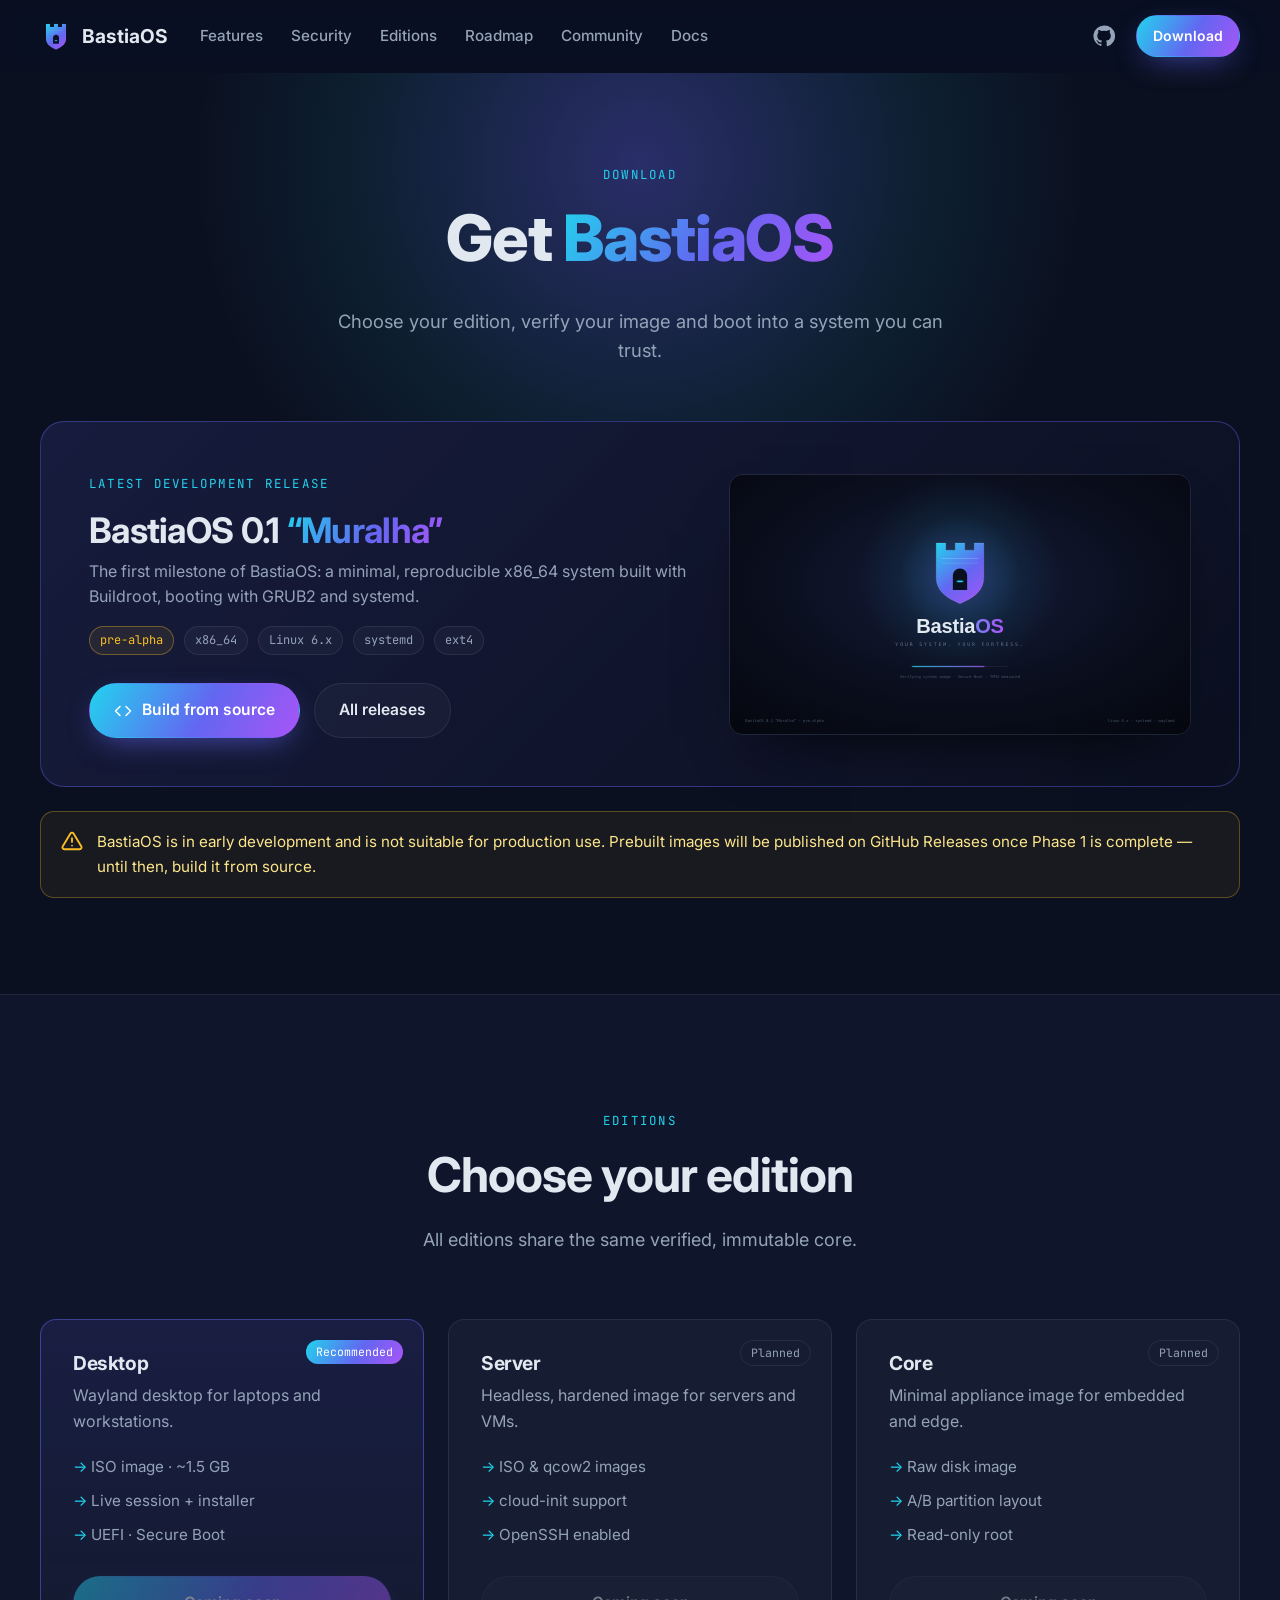
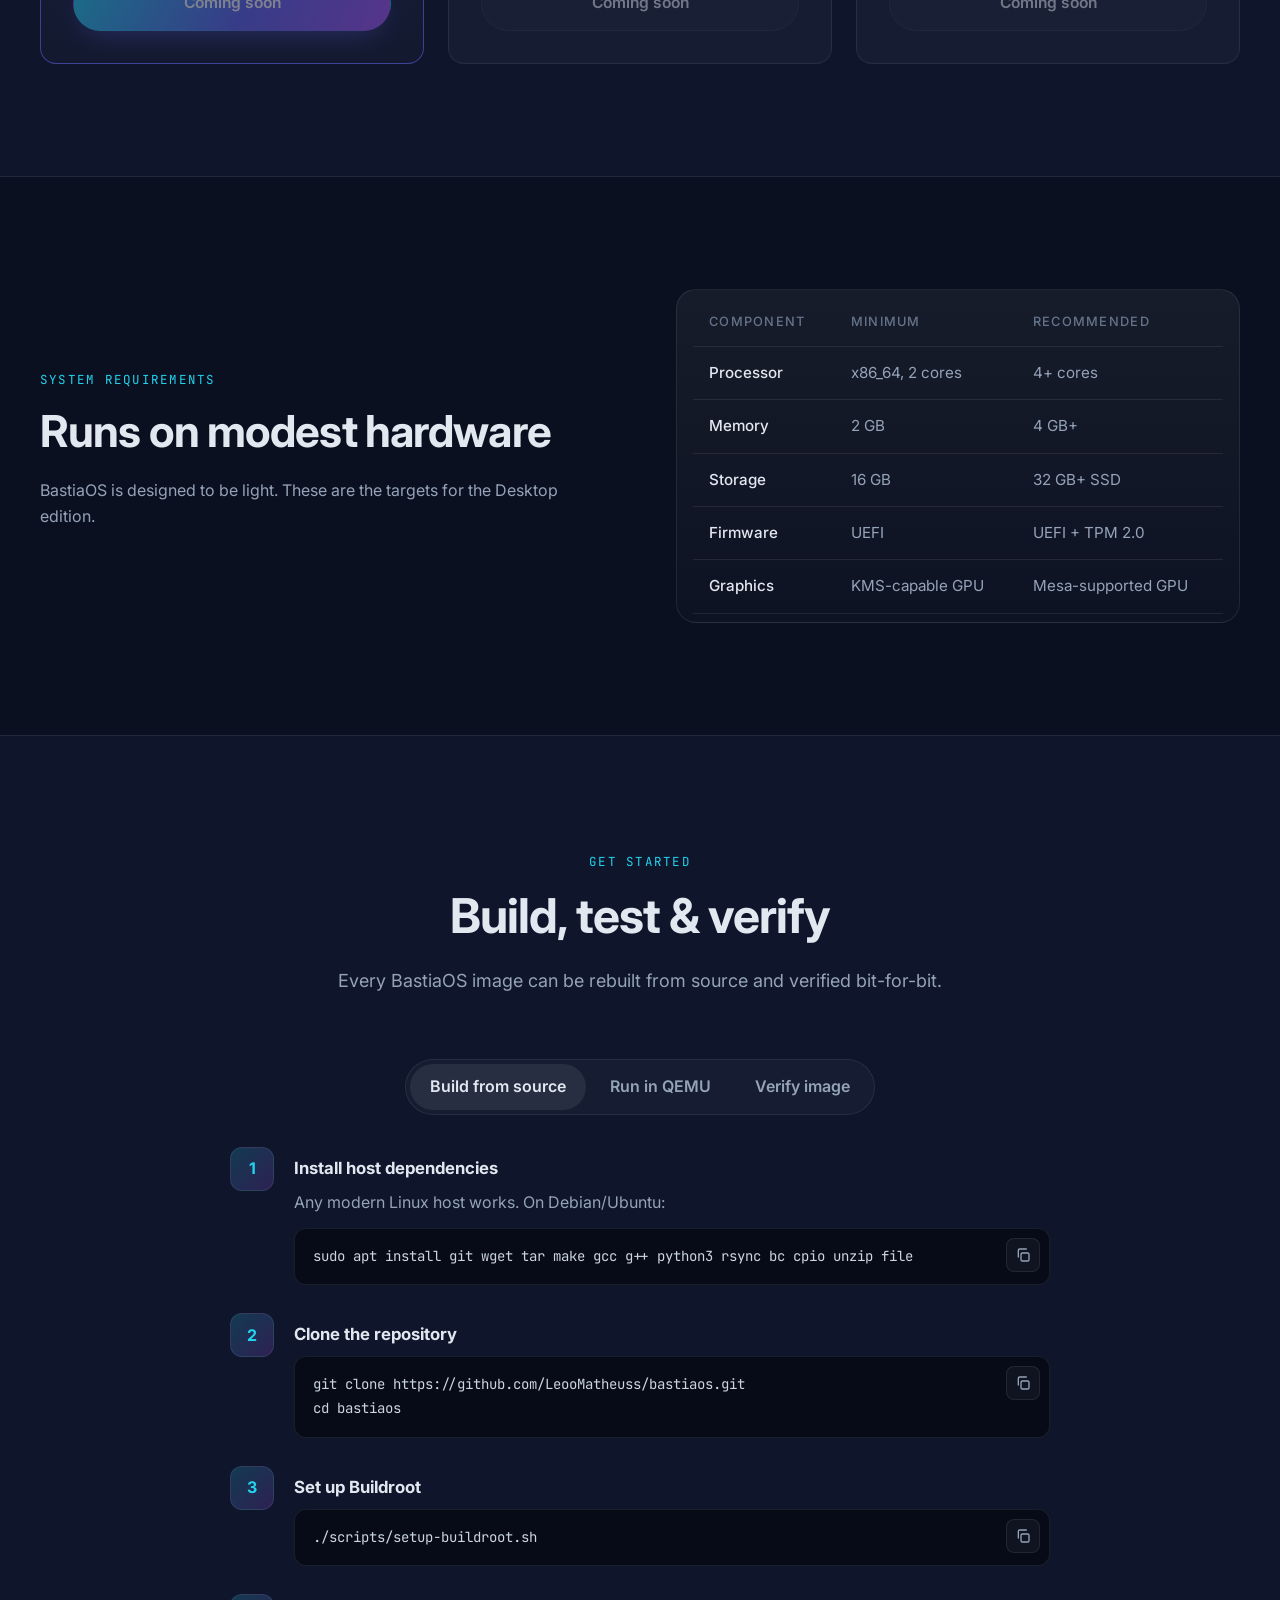
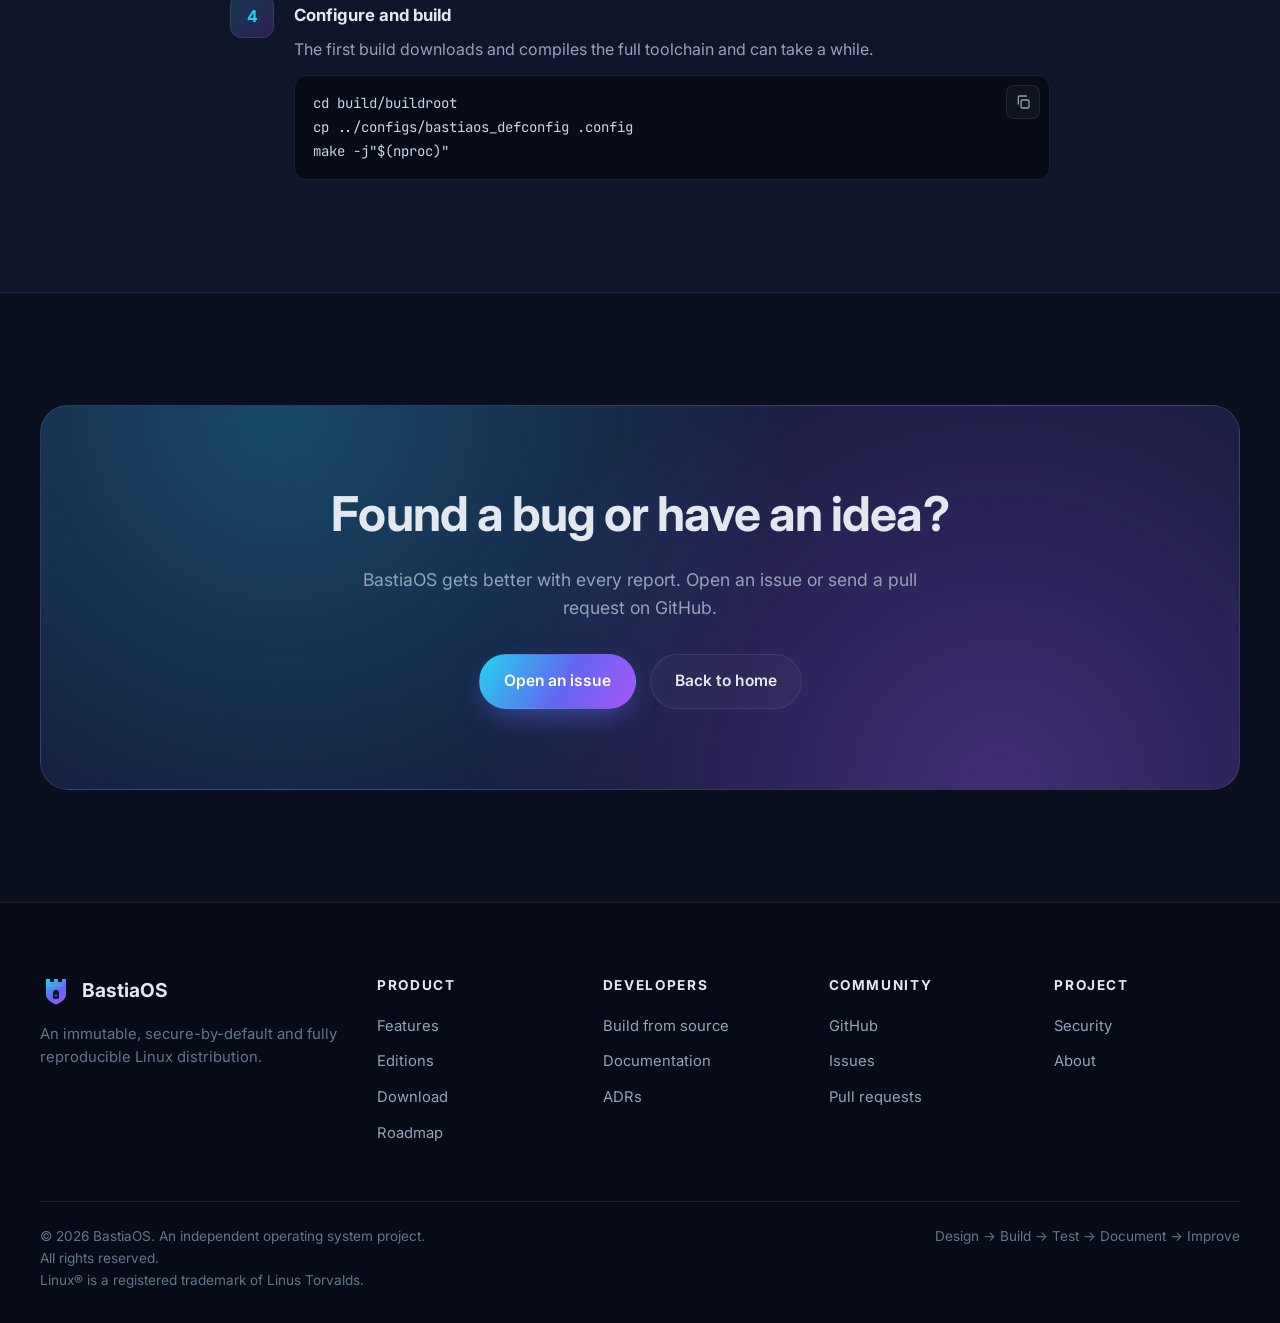
==== commit ef4652d9: "chore: update footer copyright notice" ====
--- a/download.html
+++ b/download.html
@@ -244,7 +244,7 @@
         <div><h5>Project</h5><ul><li><a href="index.html#security">Security</a></li><li><a href="https://github.com/LeooMatheuss/bastiaos/blob/main/README.md" target="_blank" rel="noopener">About</a></li></ul></div>
       </div>
       <div class="footer-bottom">
-        <span>© <span id="year">2026</span> The BastiaOS Project. Linux® is a registered trademark of Linus Torvalds.</span>
+        <span>© <span id="year">2026</span> BastiaOS. An independent operating system project.<br>All rights reserved.<br>Linux® is a registered trademark of Linus Torvalds.</span>
         <span>Design → Build → Test → Document → Improve</span>
       </div>
     </div>
